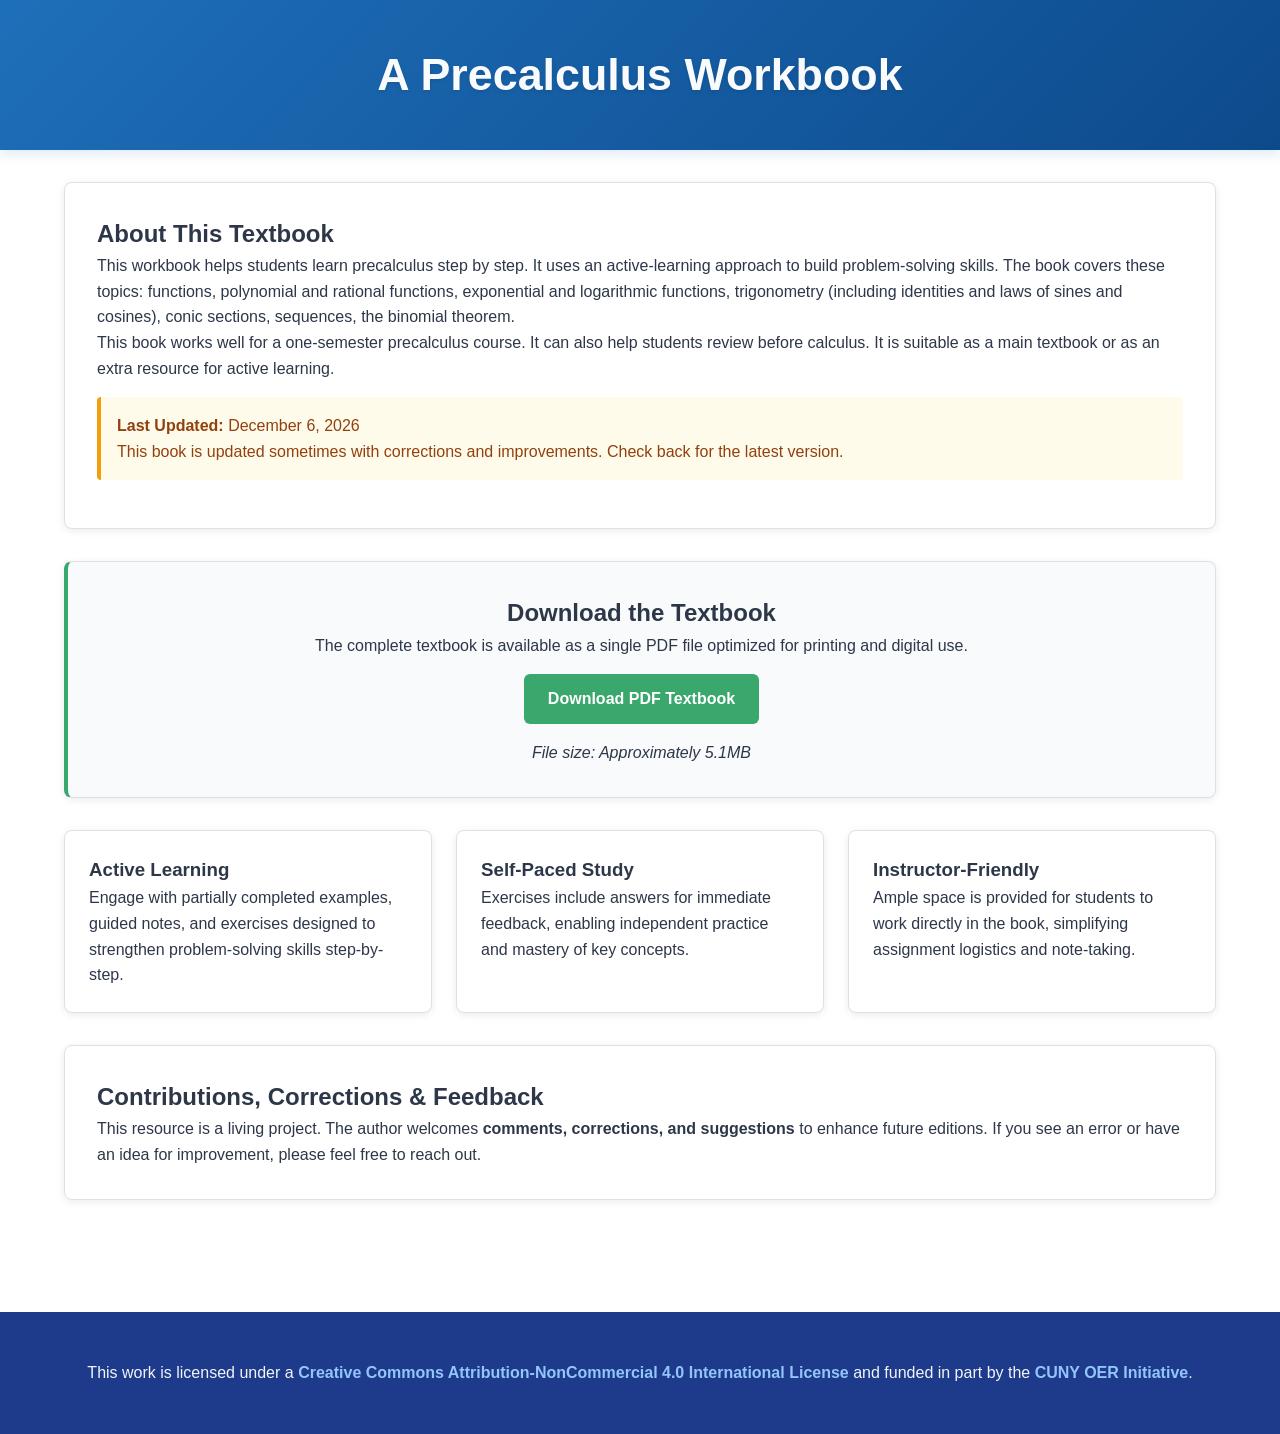
==== deploy/index.html @ b6591ff0 "initial commit" ====
<!DOCTYPE html>
<html xmlns="http://www.w3.org/1999/xhtml" lang="" xml:lang="">
<head>
  <meta charset="utf-8" />
  <meta name="generator" content="pandoc" />
  <meta name="viewport" content="width=device-width, initial-scale=1.0, user-scalable=yes" />
  <title>A Precalculus Workbook</title>
  <style>
    code{white-space: pre-wrap;}
    span.smallcaps{font-variant: small-caps;}
    div.columns{display: flex; gap: min(4vw, 1.5em);}
    div.column{flex: auto; overflow-x: auto;}
    div.hanging-indent{margin-left: 1.5em; text-indent: -1.5em;}
    /* The extra [class] is a hack that increases specificity enough to
       override a similar rule in reveal.js */
    ul.task-list[class]{list-style: none;}
    ul.task-list li input[type="checkbox"] {
      font-size: inherit;
      width: 0.8em;
      margin: 0 0.8em 0.2em -1.6em;
      vertical-align: middle;
    }
    .display.math{display: block; text-align: center; margin: 0.5rem auto;}
  </style>
  <link rel="stylesheet" href="style.css" />
</head>
<body>
<header id="title-block-header">
<h1 class="title">A Precalculus Workbook</h1>
</header>
<div class="container">
<section id="about-this-textbook" class="card">
<h2>About This Textbook</h2>
<p>This workbook helps students learn precalculus step by step. It uses
an active-learning approach to build problem-solving skills. The book
covers these topics: functions, polynomial and rational functions,
exponential and logarithmic functions, trigonometry (including
identities and laws of sines and cosines), conic sections, sequences,
the binomial theorem.</p>
<p>This book works well for a one-semester precalculus course. It can
also help students review before calculus. It is suitable as a main
textbook or as an extra resource for active learning.</p>
<div class="update-notice">
<p><strong>Last Updated:</strong> <span id="current-date"></span></p>
<p>This book is updated sometimes with corrections and improvements.
Check back for the latest version.</p>
</div>
</section>
<section id="download-the-textbook" class="card download-section">
<h2>Download the Textbook</h2>
<p>The complete textbook is available as a single PDF file optimized for
printing and digital use.</p>
<p><a href="precalworkbook.pdf" class="btn" target="_blankpage">Download
PDF Textbook</a></p>
<p><em>File size: Approximately 5.1MB</em></p>
</section>
<div class="features">
<section id="active-learning" class="feature-card">
<h3>Active Learning</h3>
<p>Engage with partially completed examples, guided notes, and exercises
designed to strengthen problem-solving skills step-by-step.</p>
</section>
<section id="self-paced-study" class="feature-card">
<h3>Self-Paced Study</h3>
<p>Exercises include answers for immediate feedback, enabling
independent practice and mastery of key concepts.</p>
</section>
<section id="instructor-friendly" class="feature-card">
<h3>Instructor-Friendly</h3>
<p>Ample space is provided for students to work directly in the book,
simplifying assignment logistics and note-taking.</p>
</section>
</div>
<section id="contributions-corrections-feedback" class="card">
<h2>Contributions, Corrections &amp; Feedback</h2>
<p>This resource is a living project. The author welcomes
<strong>comments, corrections, and suggestions</strong> to enhance
future editions. If you see an error or have an idea for improvement,
please feel free to reach out.</p>
</section>
</div>
<footer>
<div class="container">
<p>This work is licensed under a <a
href="https://creativecommons.org/licenses/by-nc-sa/4.0/"
target="_blankpage">Creative Commons Attribution-NonCommercial 4.0
International License</a> and funded in part by the <a
href="https://cunyoer.commons.gc.cuny.edu/" target="_blankpage">CUNY OER
Initiative</a>.</p>
</div>
</footer>
<script>
// Add current date to the update notice
document.getElementById('current-date').textContent = new Date().toLocaleDateString('en-US', {
    year: 'numeric',
    month: 'long',
    day: 'numeric'
});
</script>
</body>
</html>
---- deploy/style.css ----
/* Professional Bright & Invitational Color Scheme - Softer Contrast */
:root {
    --primary-color: #1E6FB9;      /* Bright, professional blue */
    --secondary-color: #3AA76D;    /* Fresh, invitational green */
    --accent-color: #FF6B35;       /* Warm, energetic orange */
    --light-color: #F8FAFC;        /* Clean light background */
    --text-color: #2D3748;         /* Professional dark gray */
    --background-color: #FFFFFF;    /* White background */
    --card-background: #FFFFFF;     /* White cards */
    --footer-bg: #1E3A8A;          /* Deep professional blue */
    --footer-text: #F1F5F9;        /* Softer white for footer text */
    --footer-link: #93C5FD;        /* Light blue for footer links */
    --header-text: #F8FAFC;        /* Soft off-white for header text */
}

* {
    margin: 0;
    padding: 0;
    box-sizing: border-box;
    font-family: 'Segoe UI', Tahoma, Geneva, Verdana, sans-serif;
}

body {
    background-color: var(--background-color);
    color: var(--text-color);
    line-height: 1.6;
}

/* Header with proper h1 styling */
header {
    background: linear-gradient(135deg, var(--primary-color) 0%, #0D4A8C 100%);
    color: var(--header-text);
    padding: 3rem 0;
    text-align: center;
    box-shadow: 0 4px 12px rgba(30, 111, 185, 0.15);
}

/* Ensure the h1 in header is properly sized and styled */
header h1 {
    font-size: 2.8rem;
    font-weight: 700;
    margin: 0;
    padding: 0 2rem;
    line-height: 1.2;
    text-shadow: 0 2px 4px rgba(0, 0, 0, 0.1);
}

.container {
    width: 90%;
    max-width: 1200px;
    margin: 0 auto;
    padding: 2rem 0;
}

/* Card-like Sections with subtle shadows */
.card {
    background-color: var(--card-background);
    border-radius: 8px;
    padding: 2rem;
    margin-bottom: 2rem;
    box-shadow: 0 2px 8px rgba(0, 0, 0, 0.08);
    border: 1px solid #e0e0e0;
}

.download-section {
    background-color: var(--light-color);
    text-align: center;
    border-left: 4px solid var(--secondary-color);
}

/* Button Style */
.btn {
    display: inline-block;
    background-color: var(--secondary-color);
    color: white;
    padding: 12px 24px;
    border-radius: 6px;
    text-decoration: none;
    font-weight: 600;
    margin: 1rem 0;
    transition: all 0.3s ease;
}

.btn:hover {
    background-color: #2E8B57;
    transform: translateY(-2px);
    box-shadow: 0 4px 12px rgba(58, 167, 109, 0.3);
}

/* Features Grid */
.features {
    display: grid;
    grid-template-columns: repeat(auto-fit, minmax(300px, 1fr));
    gap: 1.5rem;
    margin-bottom: 2rem;
}

.feature-card {
    background-color: var(--card-background);
    border-radius: 8px;
    padding: 1.5rem;
    box-shadow: 0 2px 8px rgba(0, 0, 0, 0.08);
    border: 1px solid #e0e0e0;
    transition: transform 0.3s ease;
}

.feature-card:hover {
    transform: translateY(-3px);
    box-shadow: 0 4px 16px rgba(0, 0, 0, 0.12);
}

/* Footer */
footer {
    background-color: var(--footer-bg);
    color: var(--footer-text);
    text-align: center;
    padding: 2rem 0;
    margin-top: 3rem;
}

footer .container {
    padding: 1rem 0;
}

footer a {
    color: var(--footer-link);
    text-decoration: none;
    font-weight: 600;
}

footer a:hover {
    text-decoration: underline;
    color: #BFDBFE;
}

/* Update Notice */
.update-notice {
    background-color: #FFFBEB;
    border-left: 4px solid #F59E0B;
    padding: 1rem;
    margin: 1rem 0;
    border-radius: 4px;
    color: #92400E;
}

/* Responsive Design */
@media (max-width: 768px) {
    header {
        padding: 2.5rem 0;
    }
    
    header h1 {
        font-size: 2.2rem;
        padding: 0 1.5rem;
    }
    
    .features {
        grid-template-columns: 1fr;
        gap: 1rem;
    }
    
    .container {
        padding: 1rem 0;
        width: 95%;
    }
    
    .card, .feature-card {
        padding: 1.25rem;
    }
    
    .btn {
        padding: 10px 20px;
    }
}

@media (max-width: 480px) {
    header {
        padding: 2rem 0;
    }
    
    header h1 {
        font-size: 1.8rem;
        padding: 0 1rem;
    }
    
    .container {
        width: 100%;
        padding: 0.5rem;
    }
    
    .card, .feature-card {
        padding: 1rem;
        margin-bottom: 1rem;
    }
}

/* Print styles */
@media print {
    header {
        background: #fff !important;
        color: #000 !important;
    }
    
    header h1 {
        color: #000 !important;
        text-shadow: none !important;
    }
    
    .btn, .features, .update-notice {
        display: none;
    }
    
    .card {
        box-shadow: none;
        border: 1px solid #ccc;
    }
}
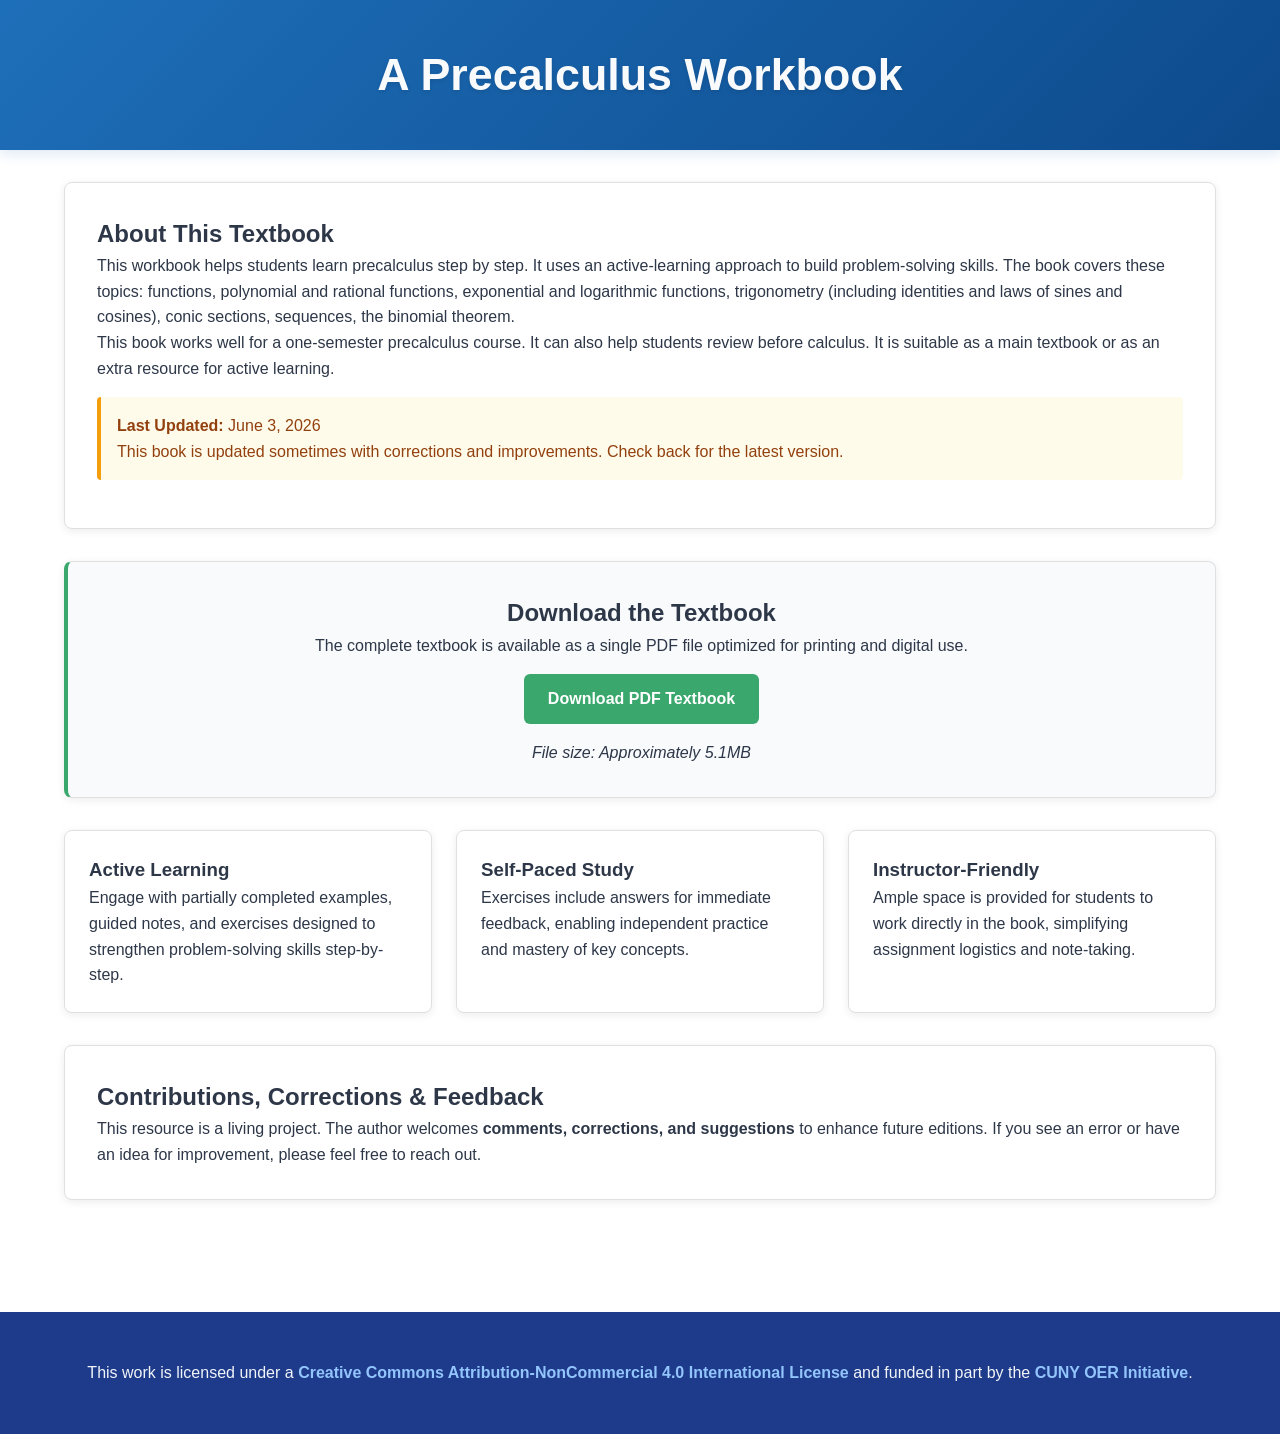
==== commit 70f53713: "updated the workbook and fixed the last update date." ====
--- a/deploy/index.html
+++ b/deploy/index.html
@@ -41,7 +41,7 @@
 also help students review before calculus. It is suitable as a main
 textbook or as an extra resource for active learning.</p>
 <div class="update-notice">
-<p><strong>Last Updated:</strong> <span id="current-date"></span></p>
+<p><strong>Last Updated:</strong> June 3, 2026</p>
 <p>This book is updated sometimes with corrections and improvements.
 Check back for the latest version.</p>
 </div>
@@ -89,13 +89,5 @@
 Initiative</a>.</p>
 </div>
 </footer>
-<script>
-// Add current date to the update notice
-document.getElementById('current-date').textContent = new Date().toLocaleDateString('en-US', {
-    year: 'numeric',
-    month: 'long',
-    day: 'numeric'
-});
-</script>
 </body>
 </html>
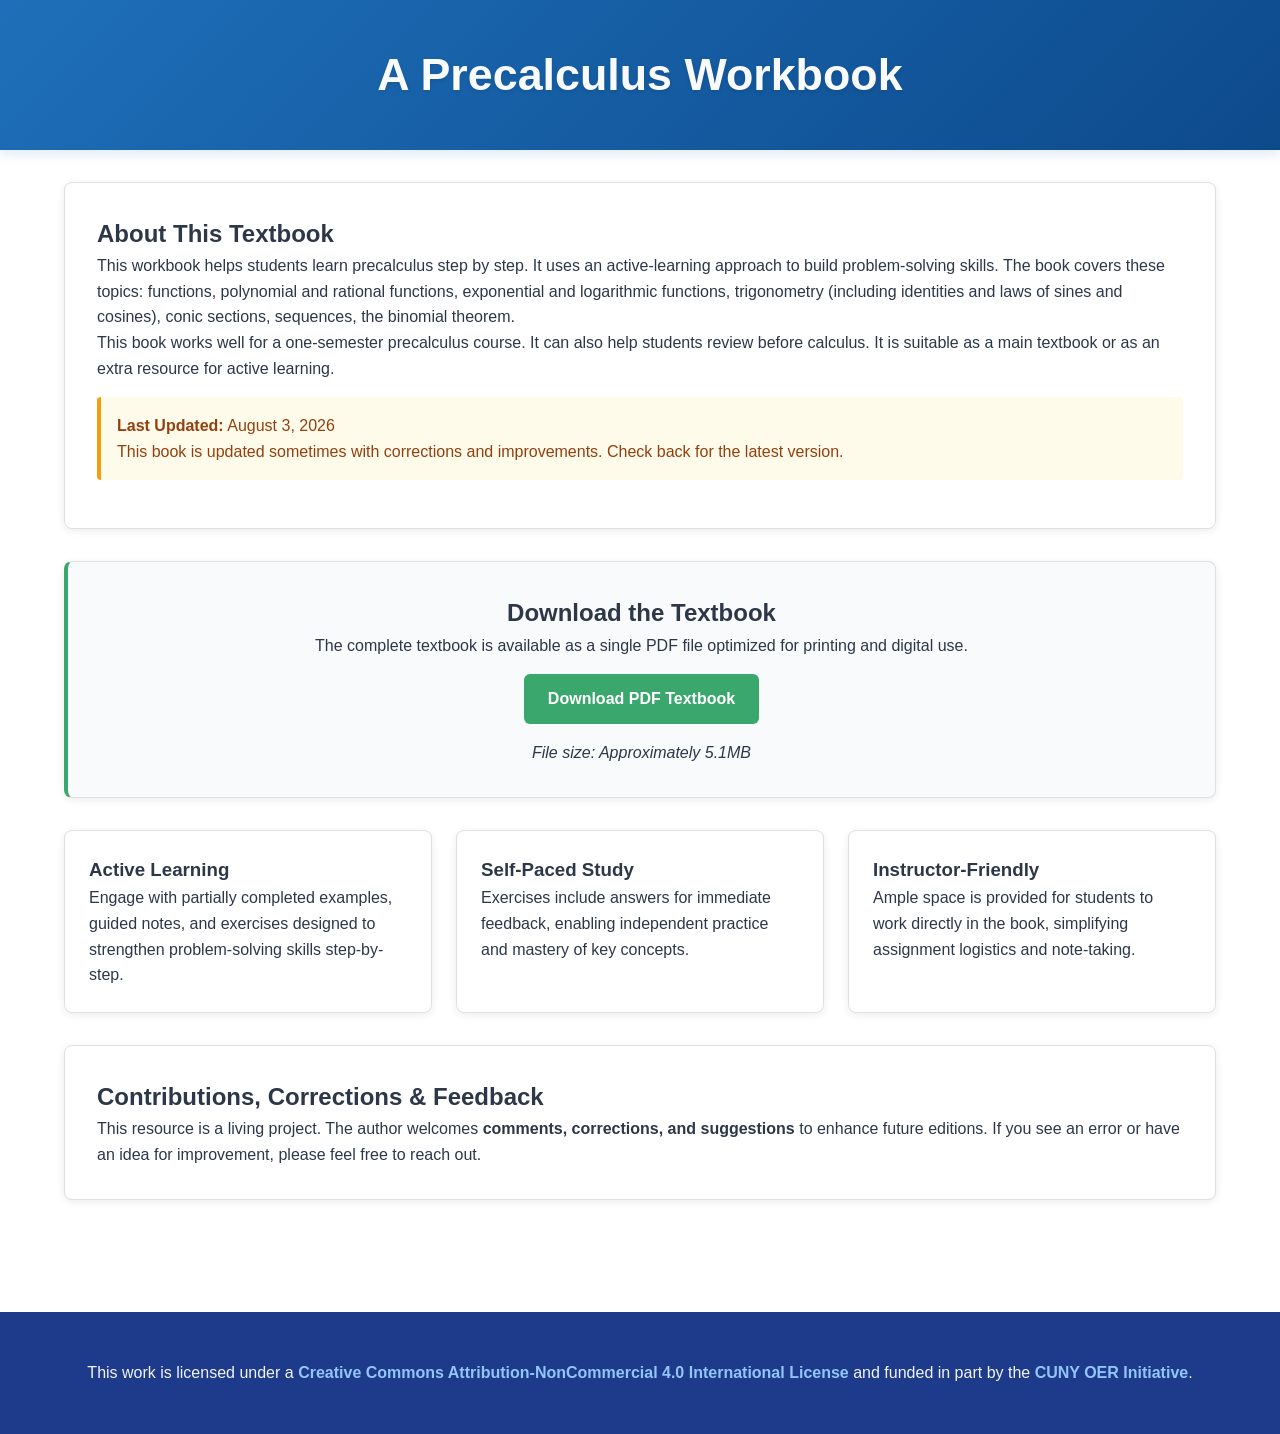
==== commit f1c0475e: "fixed bugs (figure captions, alt text)" ====
--- a/deploy/index.html
+++ b/deploy/index.html
@@ -41,7 +41,7 @@
 also help students review before calculus. It is suitable as a main
 textbook or as an extra resource for active learning.</p>
 <div class="update-notice">
-<p><strong>Last Updated:</strong> June 3, 2026</p>
+<p><strong>Last Updated:</strong> August 3, 2026</p>
 <p>This book is updated sometimes with corrections and improvements.
 Check back for the latest version.</p>
 </div>
